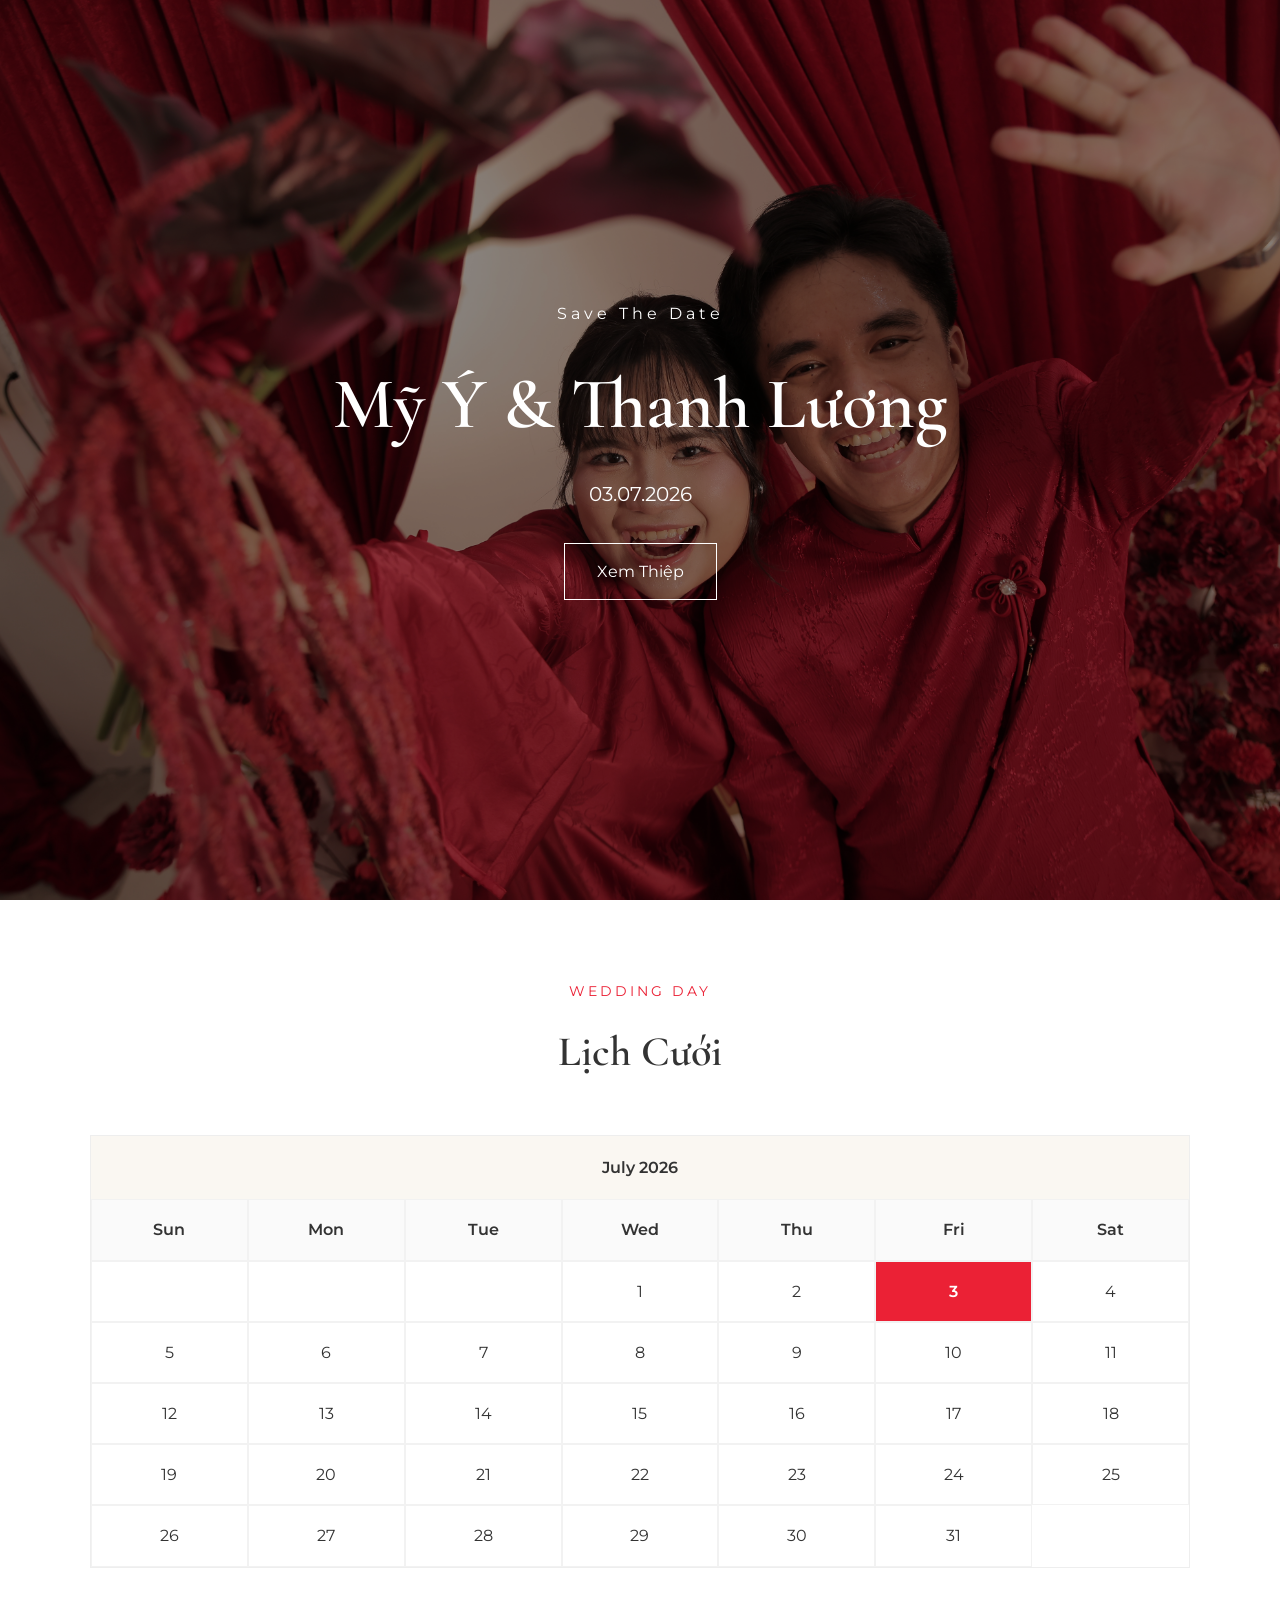
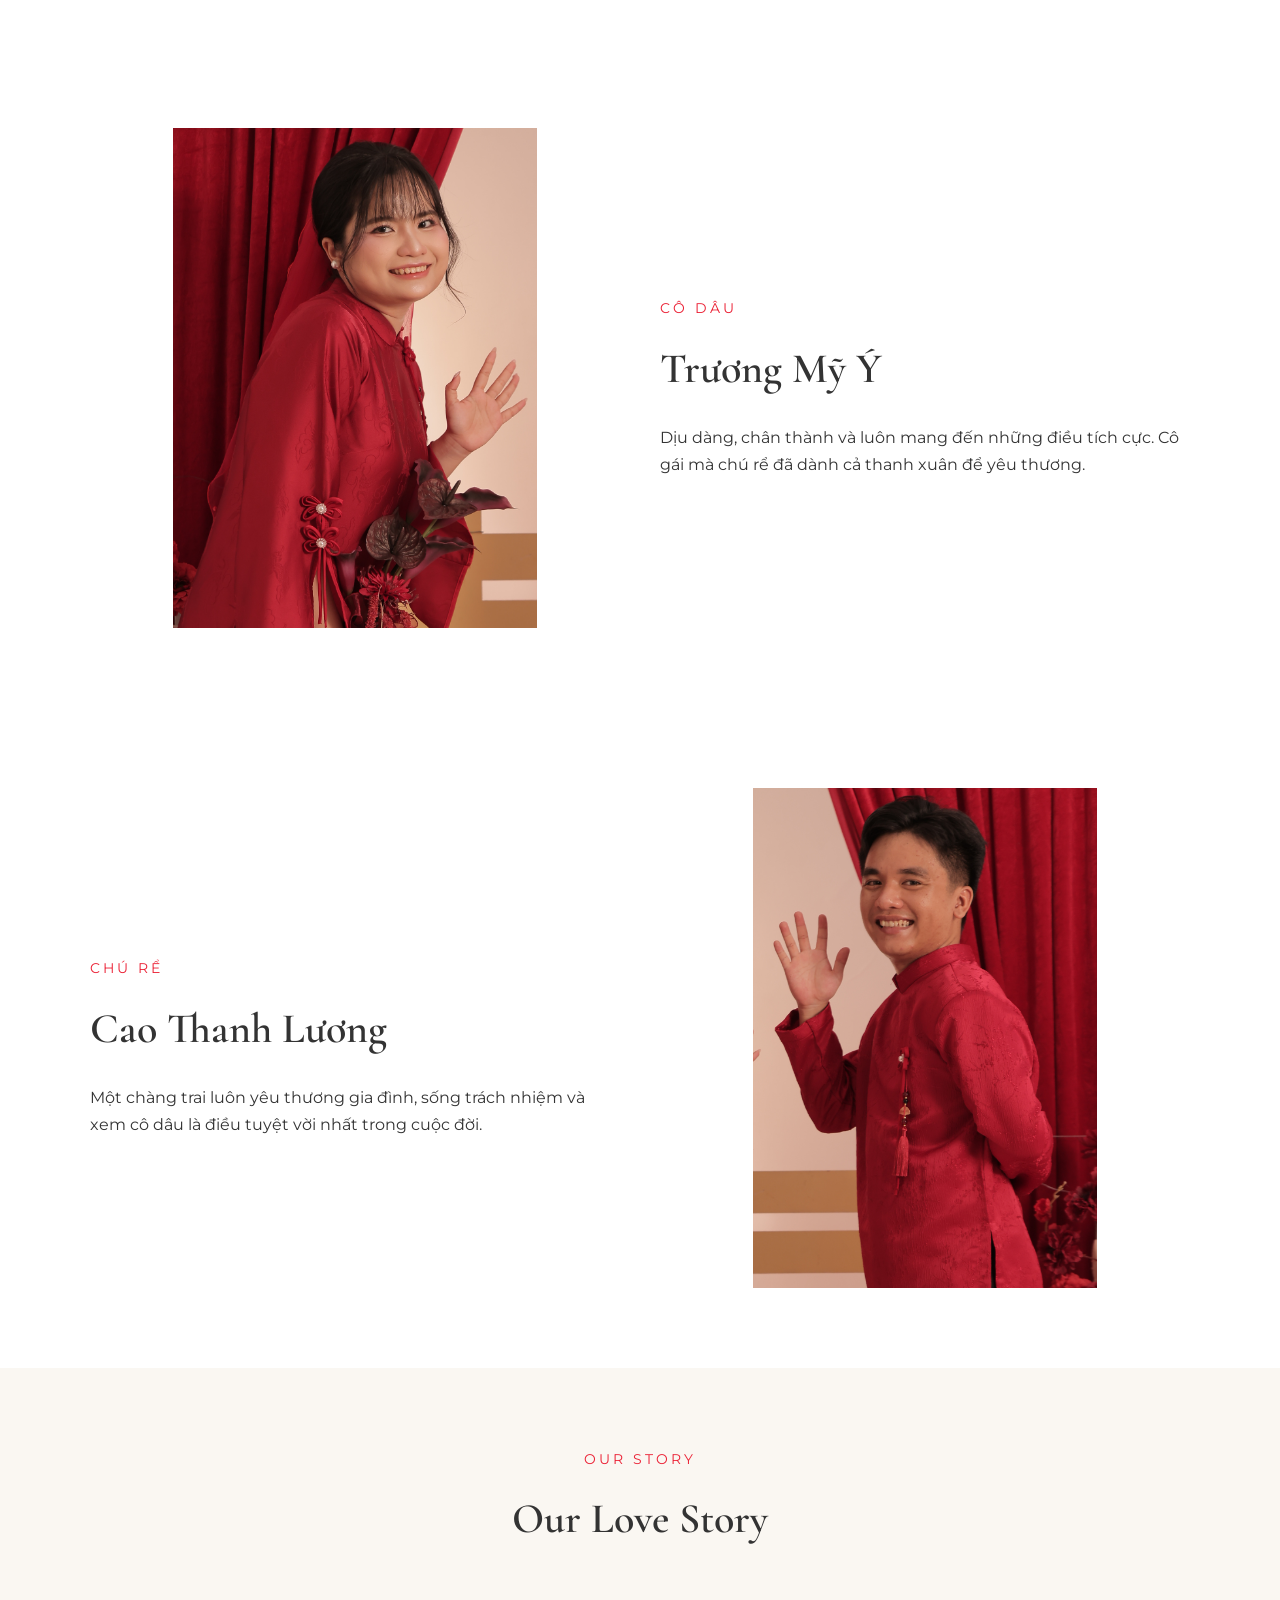
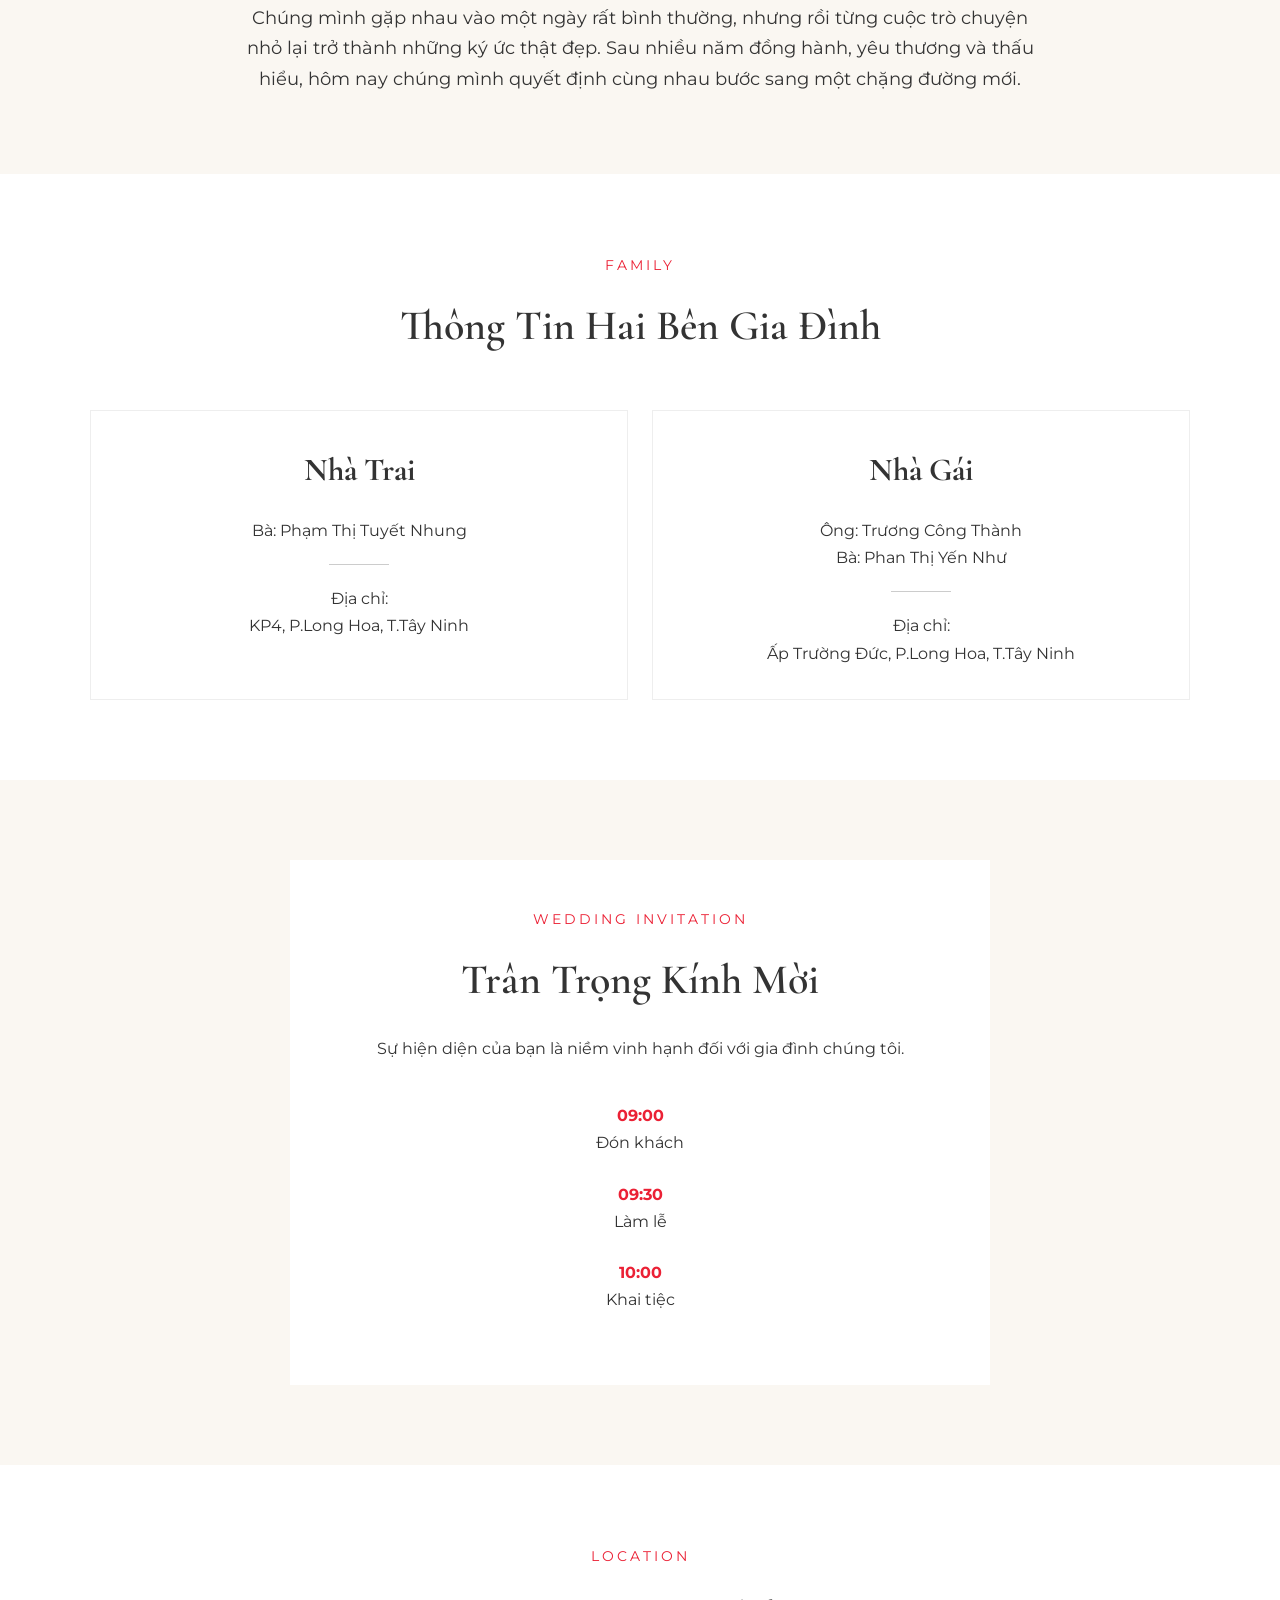
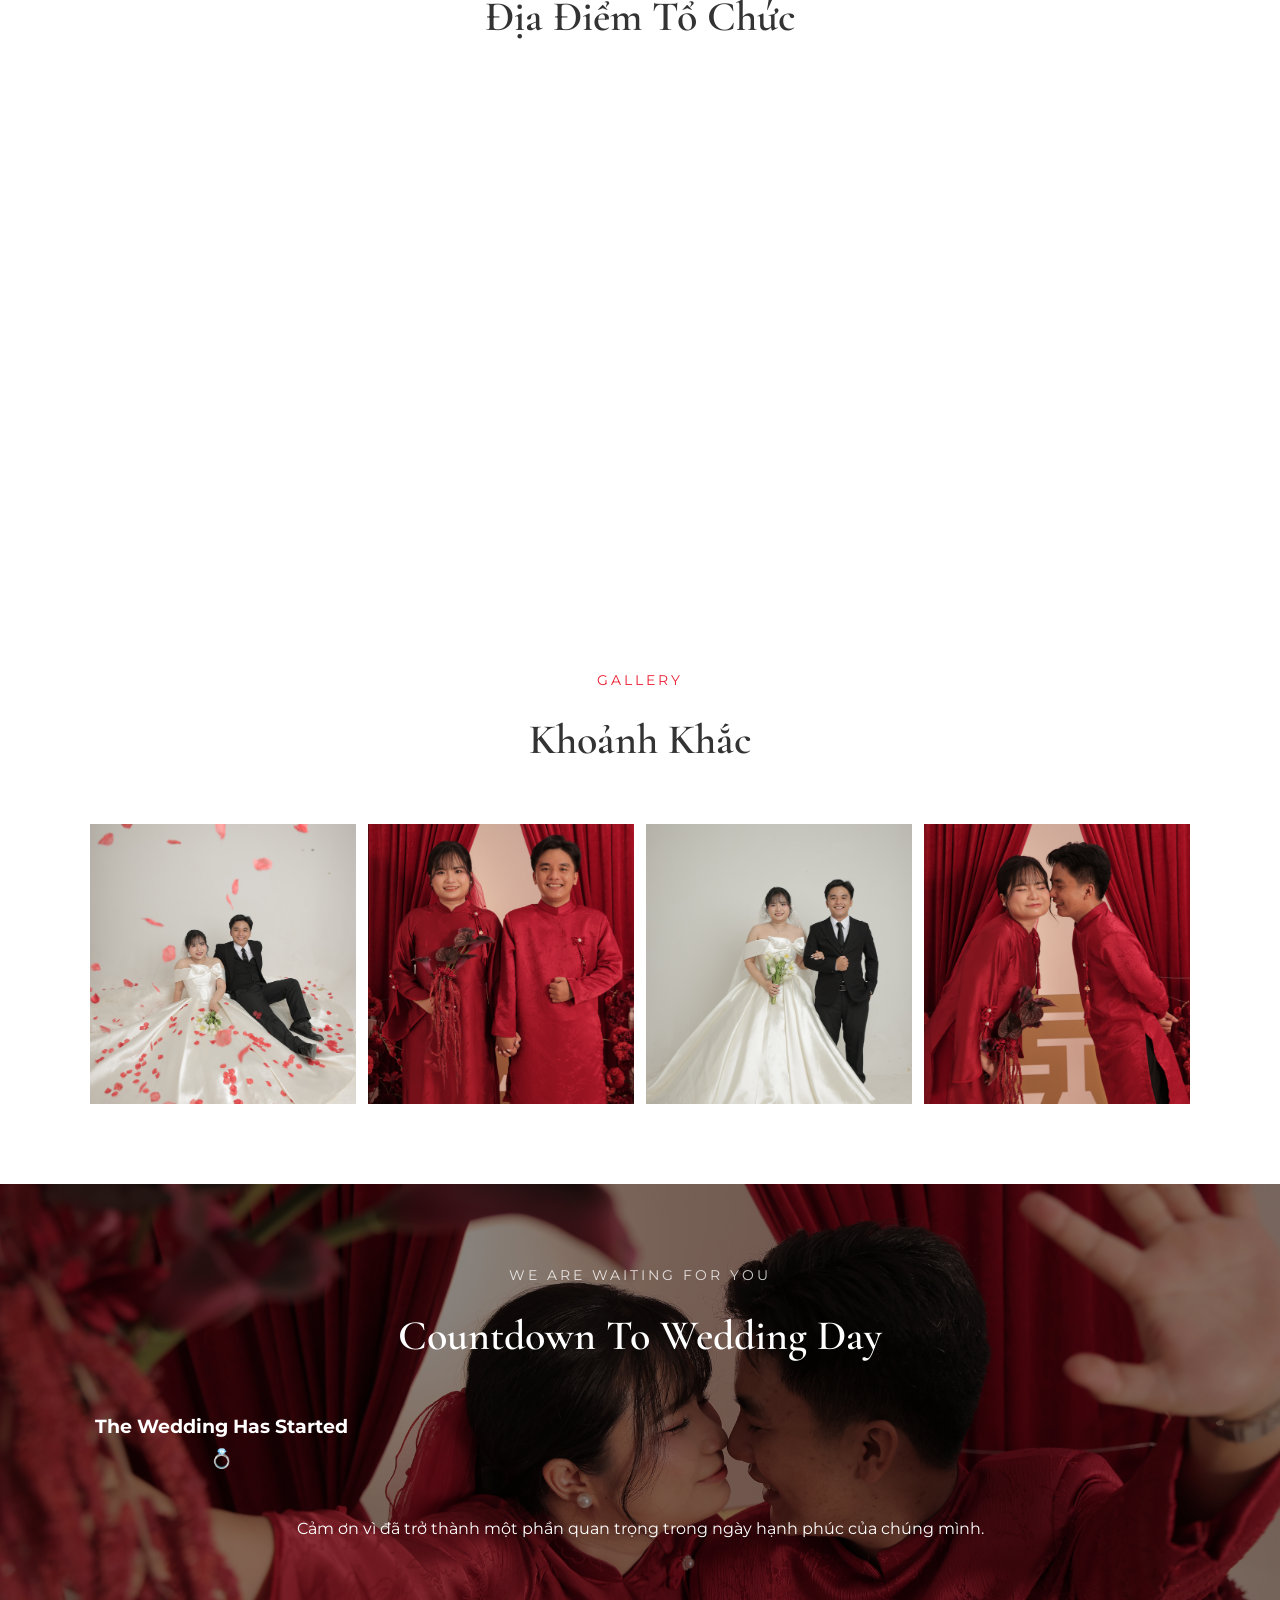
==== index.html @ 7d61adf4 "commit src" ====
<!DOCTYPE html>
<html lang="vi">
<head>
  <meta charset="UTF-8" />
  <meta name="viewport" content="width=device-width, initial-scale=1.0" />

  <title>Wedding Invitation</title>

  <link rel="preconnect" href="https://fonts.googleapis.com">
  <link rel="preconnect" href="https://fonts.gstatic.com" crossorigin>

  <link
    href="https://fonts.googleapis.com/css2?family=Cormorant+Garamond:wght@400;500;600;700&family=Montserrat:wght@300;400;500;600&display=swap"
    rel="stylesheet"
  />

  <link rel="stylesheet" href="style.css" />
</head>
<body>

  <!-- HERO -->
  <section class="hero">
    <div class="overlay"></div>

    <div class="hero-content">
      <p class="sub-title">Save The Date</p>

      <h1>Mỹ Ý & Thanh Lương</h1>

      <p class="hero-date">03.07.2026</p>

      <a href="#calendar" class="hero-button">
        Xem Thiệp
      </a>
    </div>
  </section>

  <!-- CALENDAR -->
  <section id="calendar" class="section">
    <div class="container">

      <div class="section-header">
        <p class="section-subtitle">Wedding Day</p>
        <h2>Lịch Cưới</h2>
      </div>

      <div class="calendar-box">
        <div class="calendar-top">
          July 2026
        </div>

        <div class="calendar-grid">

          <div class="day-name">Sun</div>
          <div class="day-name">Mon</div>
          <div class="day-name">Tue</div>
          <div class="day-name">Wed</div>
          <div class="day-name">Thu</div>
          <div class="day-name">Fri</div>
          <div class="day-name">Sat</div>

          <div class="day empty"></div>
          <div class="day empty"></div>
          <div class="day empty"></div>
          <div class="day">1</div>
          <div class="day">2</div>
          <div class="day wedding-day">3</div>
          <div class="day">4</div>

          <div class="day">5</div>
          <div class="day">6</div>
          <div class="day">7</div>
          <div class="day">8</div>
          <div class="day">9</div>
          <div class="day">10</div>
          <div class="day">11</div>

          <div class="day">12</div>
          <div class="day">13</div>
          <div class="day">14</div>
          <div class="day">15</div>
          <div class="day">16</div>
          <div class="day">17</div>
          <div class="day">18</div>

          <div class="day">19</div>
          <div class="day">20</div>
          <div class="day">21</div>
          <div class="day">22</div>
          <div class="day">23</div>
          <div class="day">24</div>
          <div class="day">25</div>

          <div class="day">26</div>
          <div class="day">27</div>
          <div class="day">28</div>
          <div class="day">29</div>
          <div class="day">30</div>
          <div class="day">31</div>

        </div>
      </div>
    </div>
  </section>

  <!-- BRIDE -->
  <section class="section">
    <div class="container split-layout">

      <div class="image-box">
        <img
          src="./assets/images/codau.png"
          alt="Bride"
        />
      </div>

      <div class="content-box">
        <p class="section-subtitle">Cô Dâu</p>

        <h2>Trương Mỹ Ý</h2>

        <p>
          Dịu dàng, chân thành và luôn mang đến những điều tích cực.
          Cô gái mà chú rể đã dành cả thanh xuân để yêu thương.
        </p>
      </div>

    </div>
  </section>

  <!-- GROOM -->
  <section class="section">
    <div class="container split-layout reverse">

      <div class="image-box">
        <img
          src="./assets/images/chure.png"
          alt="Groom"
        />
      </div>

      <div class="content-box">
        <p class="section-subtitle">Chú Rể</p>

        <h2>Cao Thanh Lương</h2>

        <p>
          Một chàng trai luôn yêu thương gia đình,
          sống trách nhiệm và xem cô dâu là điều tuyệt vời nhất trong cuộc đời.
        </p>
      </div>

    </div>
  </section>

  <!-- LOVE STORY -->
  <section class="section love-story">
    <div class="container">

      <div class="section-header">
        <p class="section-subtitle">Our Story</p>
        <h2>Our Love Story</h2>
      </div>

      <div class="story-box">
        <p>
          Chúng mình gặp nhau vào một ngày rất bình thường,
          nhưng rồi từng cuộc trò chuyện nhỏ lại trở thành những ký ức thật đẹp.
          Sau nhiều năm đồng hành, yêu thương và thấu hiểu,
          hôm nay chúng mình quyết định cùng nhau bước sang một chặng đường mới.
        </p>
      </div>

    </div>
  </section>

  <!-- FAMILY -->
  <section class="section">
    <div class="container">

      <div class="section-header">
        <p class="section-subtitle">Family</p>
        <h2>Thông Tin Hai Bên Gia Đình</h2>
      </div>

      <div class="family-grid">

        <div class="family-card">
          <h3>Nhà Trai</h3>

          <p>Bà: Phạm Thị Tuyết Nhung</p>

          <div class="divider"></div>

          <p>Địa chỉ:</p>
          <p>KP4, P.Long Hoa, T.Tây Ninh</p>
        </div>

        <div class="family-card">
          <h3>Nhà Gái</h3>

          <p>Ông: Trương Công Thành</p>
          <p>Bà: Phan Thị Yến Như</p>

          <div class="divider"></div>

          <p>Địa chỉ:</p>
          <p>Ấp Trường Đức, P.Long Hoa, T.Tây Ninh</p>
        </div>

      </div>
    </div>
  </section>

  <!-- INVITATION -->
  <section class="section invitation-section">
    <div class="container">

      <div class="invitation-card">

        <p class="section-subtitle">Wedding Invitation</p>

        <h2>Trân Trọng Kính Mời</h2>

        <p class="invite-text">
          Sự hiện diện của bạn là niềm vinh hạnh đối với gia đình chúng tôi.
        </p>

        <div class="timeline">

          <div class="timeline-item">
            <span>09:00</span>
            <p>Đón khách</p>
          </div>

          <div class="timeline-item">
            <span>09:30</span>
            <p>Làm lễ</p>
          </div>

          <div class="timeline-item">
            <span>10:00</span>
            <p>Khai tiệc</p>
          </div>

        </div>

      </div>
    </div>
  </section>

  <!-- MAP -->
  <section class="section">
    <div class="container">

      <div class="section-header">
        <p class="section-subtitle">Location</p>
        <h2>Địa Điểm Tổ Chức</h2>
      </div>

      <div class="map-box">
        <iframe src="https://www.google.com/maps/embed?pb=!1m18!1m12!1m3!1d3912.6246348001914!2d106.12784307584234!3d11.288979149528863!2m3!1f0!2f0!3f0!3m2!1i1024!2i768!4f13.1!3m3!1m2!1s0x310b6aedb9a3733b%3A0x9162f99090c6f1a1!2zMTIzIFBo4bqhbSBI4buTbmcgVGjDoWksIEtodSBwaOG7kSA0LCBMb25nIEhvYSwgVMOieSBOaW5oLCBWaWV0bmFt!5e0!3m2!1sen!2s!4v1780932367336!5m2!1sen!2s" width="600" height="450" style="border:0;" allowfullscreen="" loading="lazy" referrerpolicy="no-referrer-when-downgrade"></iframe>
      </div>

    </div>
  </section>

  <!-- GALLERY -->
  <section class="section">
    <div class="container">

      <div class="section-header">
        <p class="section-subtitle">Gallery</p>
        <h2>Khoảnh Khắc</h2>
      </div>

      <div class="gallery-grid">

        <img src="./assets/images/kk1.JPG" alt="">
        <img src="./assets/images/kk2.JPG" alt="">
        <img src="./assets/images/kk3.JPG" alt="">
        <img src="./assets/images/kk4.JPG" alt="">

      </div>

    </div>
  </section>

  <!-- COUNTDOWN -->
  <section class="section final-section">

    <div class="overlay"></div>

    <div class="container final-content">

      <p class="section-subtitle light">
        We Are Waiting For You
      </p>

      <h2>Countdown To Wedding Day</h2>

      <div class="countdown">

        <div class="countdown-item">
          <span id="days">00</span>
          <p>Days</p>
        </div>

        <div class="countdown-item">
          <span id="hours">00</span>
          <p>Hours</p>
        </div>

        <div class="countdown-item">
          <span id="minutes">00</span>
          <p>Minutes</p>
        </div>

        <div class="countdown-item">
          <span id="seconds">00</span>
          <p>Seconds</p>
        </div>

      </div>

      <p class="thank-you">
        Cảm ơn vì đã trở thành một phần quan trọng
        trong ngày hạnh phúc của chúng mình.
      </p>

    </div>

  </section>

  <script src="script.js"></script>
</body>
</html>
---- style.css ----
* {
  margin: 0;
  padding: 0;
  box-sizing: border-box;
}

html {
  scroll-behavior: smooth;
}

body {
  font-family: 'Montserrat', sans-serif;
  color: #333;
  background: #fff;
  line-height: 1.7;
}

img {
  width: 100%;
  display: block;
}

.container {
  width: min(1100px, calc(100% - 32px));
  margin: auto;
}

.section {
  padding: 80px 0;
}

.section-header {
  text-align: center;
  margin-bottom: 48px;
}

.section-subtitle {
  font-size: 14px;
  letter-spacing: 3px;
  text-transform: uppercase;
  color: #eb2135;
  margin-bottom: 12px;
}

.section-header h2,
.content-box h2,
.invitation-card h2,
.final-content h2 {
  font-family: 'Cormorant Garamond', serif;
  font-size: 42px;
  font-weight: 600;
}

/* HERO */

.hero {
  height: 100vh;
  position: relative;
  background-image: url('./assets/images/hero.JPG');
  background-size: cover;
  background-position: center;
  display: flex;
  align-items: center;
  justify-content: center;
}

.overlay {
  position: absolute;
  inset: 0;
  background: rgba(0,0,0,0.45);
}

.hero-content {
  position: relative;
  text-align: center;
  color: white;
  z-index: 2;
}

.sub-title {
  letter-spacing: 4px;
  margin-bottom: 16px;
}

.hero h1 {
  font-family: 'Cormorant Garamond', serif;
  font-size: 72px;
  font-weight: 600;
}

.hero-date {
  margin-top: 12px;
  font-size: 20px;
}

.hero-button {
  display: inline-block;
  margin-top: 32px;
  padding: 14px 32px;
  border: 1px solid white;
  color: white;
  text-decoration: none;
  transition: 0.3s;
}

.hero-button:hover {
  background: white;
  color: black;
}

/* CALENDAR */

.calendar-box {
  border: 1px solid #eee;
}

.calendar-top {
  padding: 18px;
  text-align: center;
  background: #faf7f2;
  font-weight: 600;
}

.calendar-grid {
  display: grid;
  grid-template-columns: repeat(7, 1fr);
}

.day-name,
.day {
  padding: 16px 8px;
  text-align: center;
  border: 1px solid #f2f2f2;
}

.day-name {
  background: #fafafa;
  font-weight: 600;
}

.empty {
  background: #fff;
}

.wedding-day {
  background: #eb2135;
  color: white;
  font-weight: 600;
}

/* SPLIT */

.split-layout {
  display: grid;
  gap: 40px;
}

.image-box img {
  height: 500px;
  object-fit: contain;
}

.content-box {
  display: flex;
  flex-direction: column;
  justify-content: center;
}

.content-box p {
  margin-top: 20px;
}

/* STORY */

.love-story {
  background: #faf7f2;
}

.story-box {
  max-width: 800px;
  margin: auto;
  text-align: center;
  font-size: 18px;
}

/* FAMILY */

.family-grid {
  display: grid;
  gap: 24px;
}

.family-card {
  padding: 32px;
  border: 1px solid #eee;
  text-align: center;
}

.family-card h3 {
  font-family: 'Cormorant Garamond', serif;
  font-size: 32px;
  margin-bottom: 20px;
}

.divider {
  width: 60px;
  height: 1px;
  background: #ccc;
  margin: 20px auto;
}

/* INVITATION */

.invitation-section {
  background: #faf7f2;
}

.invitation-card {
  max-width: 700px;
  margin: auto;
  background: white;
  padding: 48px 32px;
  text-align: center;
}

.invite-text {
  margin-top: 20px;
}

.timeline {
  margin-top: 40px;
}

.timeline-item {
  margin-bottom: 24px;
}

.timeline-item span {
  font-weight: 700;
  color: #eb2135;
}

/* MAP */

.map-box iframe {
  width: 100%;
  height: 400px;
  border: 0;
}

/* GALLERY */

.gallery-grid {
  display: grid;
  grid-template-columns: repeat(2, 1fr);
  gap: 12px;
}

.gallery-grid img {
  height: 280px;
  object-fit: cover;
}

/* FINAL */

.final-section {
  position: relative;
  background-image:
    url('./assets/images/final.JPG');

  background-size: cover;
  background-position: center;
}

.final-content {
  position: relative;
  z-index: 2;
  color: white;
  text-align: center;
}

.light {
  color: rgba(255,255,255,0.8);
}

.countdown {
  display: grid;
  grid-template-columns: repeat(2, 1fr);
  gap: 16px;
  margin-top: 40px;
}

.countdown-item {
  padding: 24px;
  background: rgba(255,255,255,0.12);
  backdrop-filter: blur(4px);
}

.countdown-item span {
  display: block;
  font-size: 36px;
  font-weight: 700;
}

.thank-you {
  margin-top: 40px;
  max-width: 700px;
  margin-inline: auto;
}

/* DESKTOP */

@media (min-width: 768px) {

  .split-layout {
    grid-template-columns: 1fr 1fr;
    align-items: center;
  }

  .reverse .image-box {
    order: 2;
  }

  .family-grid {
    grid-template-columns: repeat(2, 1fr);
  }

  .gallery-grid {
    grid-template-columns: repeat(4, 1fr);
  }

  .countdown {
    grid-template-columns: repeat(4, 1fr);
  }

}
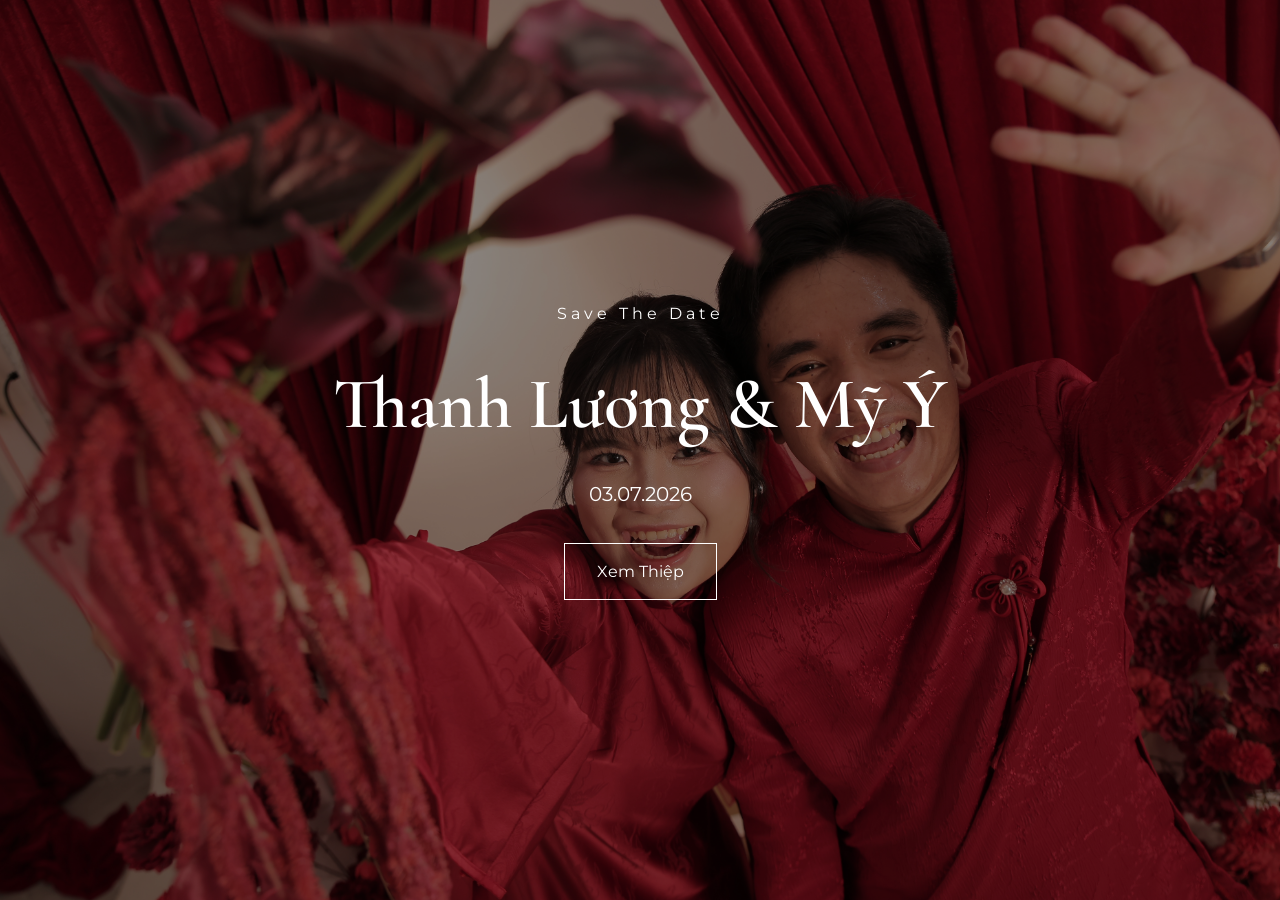
==== commit 5a21e932: "update src" ====
--- a/index.html
+++ b/index.html
@@ -3,335 +3,30 @@
 <head>
   <meta charset="UTF-8" />
   <meta name="viewport" content="width=device-width, initial-scale=1.0" />
-
   <title>Wedding Invitation</title>
 
   <link rel="preconnect" href="https://fonts.googleapis.com">
   <link rel="preconnect" href="https://fonts.gstatic.com" crossorigin>
-
-  <link
-    href="https://fonts.googleapis.com/css2?family=Cormorant+Garamond:wght@400;500;600;700&family=Montserrat:wght@300;400;500;600&display=swap"
-    rel="stylesheet"
-  />
-
+  <link href="https://fonts.googleapis.com/css2?family=Cormorant+Garamond:wght@400;500;600;700&family=Montserrat:wght@300;400;500;600&display=swap" rel="stylesheet" />
   <link rel="stylesheet" href="style.css" />
 </head>
 <body>
+    <!-- HERO -->
+    <section class="hero">
+      <div class="overlay"></div>
 
-  <!-- HERO -->
-  <section class="hero">
-    <div class="overlay"></div>
+      <div class="hero-content">
+        <p class="sub-title">Save The Date</p>
 
-    <div class="hero-content">
-      <p class="sub-title">Save The Date</p>
+        <h1>Thanh Lương & Mỹ Ý</h1>
 
-      <h1>Mỹ Ý & Thanh Lương</h1>
+        <p class="hero-date">03.07.2026</p>
 
-      <p class="hero-date">03.07.2026</p>
-
-      <a href="#calendar" class="hero-button">
-        Xem Thiệp
-      </a>
-    </div>
-  </section>
-
-  <!-- CALENDAR -->
-  <section id="calendar" class="section">
-    <div class="container">
-
-      <div class="section-header">
-        <p class="section-subtitle">Wedding Day</p>
-        <h2>Lịch Cưới</h2>
+        <a href="wedding-card.html" class="hero-button">
+          Xem Thiệp
+        </a>
       </div>
-
-      <div class="calendar-box">
-        <div class="calendar-top">
-          July 2026
-        </div>
-
-        <div class="calendar-grid">
-
-          <div class="day-name">Sun</div>
-          <div class="day-name">Mon</div>
-          <div class="day-name">Tue</div>
-          <div class="day-name">Wed</div>
-          <div class="day-name">Thu</div>
-          <div class="day-name">Fri</div>
-          <div class="day-name">Sat</div>
-
-          <div class="day empty"></div>
-          <div class="day empty"></div>
-          <div class="day empty"></div>
-          <div class="day">1</div>
-          <div class="day">2</div>
-          <div class="day wedding-day">3</div>
-          <div class="day">4</div>
-
-          <div class="day">5</div>
-          <div class="day">6</div>
-          <div class="day">7</div>
-          <div class="day">8</div>
-          <div class="day">9</div>
-          <div class="day">10</div>
-          <div class="day">11</div>
-
-          <div class="day">12</div>
-          <div class="day">13</div>
-          <div class="day">14</div>
-          <div class="day">15</div>
-          <div class="day">16</div>
-          <div class="day">17</div>
-          <div class="day">18</div>
-
-          <div class="day">19</div>
-          <div class="day">20</div>
-          <div class="day">21</div>
-          <div class="day">22</div>
-          <div class="day">23</div>
-          <div class="day">24</div>
-          <div class="day">25</div>
-
-          <div class="day">26</div>
-          <div class="day">27</div>
-          <div class="day">28</div>
-          <div class="day">29</div>
-          <div class="day">30</div>
-          <div class="day">31</div>
-
-        </div>
-      </div>
-    </div>
-  </section>
-
-  <!-- BRIDE -->
-  <section class="section">
-    <div class="container split-layout">
-
-      <div class="image-box">
-        <img
-          src="./assets/images/codau.png"
-          alt="Bride"
-        />
-      </div>
-
-      <div class="content-box">
-        <p class="section-subtitle">Cô Dâu</p>
-
-        <h2>Trương Mỹ Ý</h2>
-
-        <p>
-          Dịu dàng, chân thành và luôn mang đến những điều tích cực.
-          Cô gái mà chú rể đã dành cả thanh xuân để yêu thương.
-        </p>
-      </div>
-
-    </div>
-  </section>
-
-  <!-- GROOM -->
-  <section class="section">
-    <div class="container split-layout reverse">
-
-      <div class="image-box">
-        <img
-          src="./assets/images/chure.png"
-          alt="Groom"
-        />
-      </div>
-
-      <div class="content-box">
-        <p class="section-subtitle">Chú Rể</p>
-
-        <h2>Cao Thanh Lương</h2>
-
-        <p>
-          Một chàng trai luôn yêu thương gia đình,
-          sống trách nhiệm và xem cô dâu là điều tuyệt vời nhất trong cuộc đời.
-        </p>
-      </div>
-
-    </div>
-  </section>
-
-  <!-- LOVE STORY -->
-  <section class="section love-story">
-    <div class="container">
-
-      <div class="section-header">
-        <p class="section-subtitle">Our Story</p>
-        <h2>Our Love Story</h2>
-      </div>
-
-      <div class="story-box">
-        <p>
-          Chúng mình gặp nhau vào một ngày rất bình thường,
-          nhưng rồi từng cuộc trò chuyện nhỏ lại trở thành những ký ức thật đẹp.
-          Sau nhiều năm đồng hành, yêu thương và thấu hiểu,
-          hôm nay chúng mình quyết định cùng nhau bước sang một chặng đường mới.
-        </p>
-      </div>
-
-    </div>
-  </section>
-
-  <!-- FAMILY -->
-  <section class="section">
-    <div class="container">
-
-      <div class="section-header">
-        <p class="section-subtitle">Family</p>
-        <h2>Thông Tin Hai Bên Gia Đình</h2>
-      </div>
-
-      <div class="family-grid">
-
-        <div class="family-card">
-          <h3>Nhà Trai</h3>
-
-          <p>Bà: Phạm Thị Tuyết Nhung</p>
-
-          <div class="divider"></div>
-
-          <p>Địa chỉ:</p>
-          <p>KP4, P.Long Hoa, T.Tây Ninh</p>
-        </div>
-
-        <div class="family-card">
-          <h3>Nhà Gái</h3>
-
-          <p>Ông: Trương Công Thành</p>
-          <p>Bà: Phan Thị Yến Như</p>
-
-          <div class="divider"></div>
-
-          <p>Địa chỉ:</p>
-          <p>Ấp Trường Đức, P.Long Hoa, T.Tây Ninh</p>
-        </div>
-
-      </div>
-    </div>
-  </section>
-
-  <!-- INVITATION -->
-  <section class="section invitation-section">
-    <div class="container">
-
-      <div class="invitation-card">
-
-        <p class="section-subtitle">Wedding Invitation</p>
-
-        <h2>Trân Trọng Kính Mời</h2>
-
-        <p class="invite-text">
-          Sự hiện diện của bạn là niềm vinh hạnh đối với gia đình chúng tôi.
-        </p>
-
-        <div class="timeline">
-
-          <div class="timeline-item">
-            <span>09:00</span>
-            <p>Đón khách</p>
-          </div>
-
-          <div class="timeline-item">
-            <span>09:30</span>
-            <p>Làm lễ</p>
-          </div>
-
-          <div class="timeline-item">
-            <span>10:00</span>
-            <p>Khai tiệc</p>
-          </div>
-
-        </div>
-
-      </div>
-    </div>
-  </section>
-
-  <!-- MAP -->
-  <section class="section">
-    <div class="container">
-
-      <div class="section-header">
-        <p class="section-subtitle">Location</p>
-        <h2>Địa Điểm Tổ Chức</h2>
-      </div>
-
-      <div class="map-box">
-        <iframe src="https://www.google.com/maps/embed?pb=!1m18!1m12!1m3!1d3912.6246348001914!2d106.12784307584234!3d11.288979149528863!2m3!1f0!2f0!3f0!3m2!1i1024!2i768!4f13.1!3m3!1m2!1s0x310b6aedb9a3733b%3A0x9162f99090c6f1a1!2zMTIzIFBo4bqhbSBI4buTbmcgVGjDoWksIEtodSBwaOG7kSA0LCBMb25nIEhvYSwgVMOieSBOaW5oLCBWaWV0bmFt!5e0!3m2!1sen!2s!4v1780932367336!5m2!1sen!2s" width="600" height="450" style="border:0;" allowfullscreen="" loading="lazy" referrerpolicy="no-referrer-when-downgrade"></iframe>
-      </div>
-
-    </div>
-  </section>
-
-  <!-- GALLERY -->
-  <section class="section">
-    <div class="container">
-
-      <div class="section-header">
-        <p class="section-subtitle">Gallery</p>
-        <h2>Khoảnh Khắc</h2>
-      </div>
-
-      <div class="gallery-grid">
-
-        <img src="./assets/images/kk1.JPG" alt="">
-        <img src="./assets/images/kk2.JPG" alt="">
-        <img src="./assets/images/kk3.JPG" alt="">
-        <img src="./assets/images/kk4.JPG" alt="">
-
-      </div>
-
-    </div>
-  </section>
-
-  <!-- COUNTDOWN -->
-  <section class="section final-section">
-
-    <div class="overlay"></div>
-
-    <div class="container final-content">
-
-      <p class="section-subtitle light">
-        We Are Waiting For You
-      </p>
-
-      <h2>Countdown To Wedding Day</h2>
-
-      <div class="countdown">
-
-        <div class="countdown-item">
-          <span id="days">00</span>
-          <p>Days</p>
-        </div>
-
-        <div class="countdown-item">
-          <span id="hours">00</span>
-          <p>Hours</p>
-        </div>
-
-        <div class="countdown-item">
-          <span id="minutes">00</span>
-          <p>Minutes</p>
-        </div>
-
-        <div class="countdown-item">
-          <span id="seconds">00</span>
-          <p>Seconds</p>
-        </div>
-
-      </div>
-
-      <p class="thank-you">
-        Cảm ơn vì đã trở thành một phần quan trọng
-        trong ngày hạnh phúc của chúng mình.
-      </p>
-
-    </div>
-
-  </section>
-
-  <script src="script.js"></script>
+    </section>
+  </div>
 </body>
-</html>+</html>
--- a/style.css
+++ b/style.css
@@ -267,9 +267,9 @@
   position: relative;
   background-image:
     url('./assets/images/final.JPG');
-
   background-size: cover;
   background-position: center;
+  margin-top: 80px;
 }
 
 .final-content {
@@ -333,4 +333,267 @@
     grid-template-columns: repeat(4, 1fr);
   }
 
+}
+
+/* ========================================
+   WEDDING-CARD.HTML - HEADER SECTION
+   ======================================== */
+
+/* Header top bar decoration */
+.header-top-bar {
+  background-color: #7c151a;
+  height: 70px;
+}
+
+header {
+  position: relative;
+  display: flex;
+  flex-direction: column;
+  z-index: 10;
+  padding-top: 0;
+  padding-bottom: 32px;
+}
+
+header > div:first-child {
+  width: 100%;
+  display: flex;
+  justify-content: center;
+  margin-top: 50px;
+  margin-bottom: 50px;
+}
+
+header > div:first-child img {
+  width: 310px;
+  height: auto;
+}
+
+header > div:nth-child(2) {
+  position: relative;
+  z-index: 10;
+  display: flex;
+  flex-direction: column;
+  align-items: center;
+  gap: 0;
+  margin-bottom: 0;
+  margin-top: 15px;
+  color: #000;
+  font-family: 'The Nautigal', cursive;
+}
+
+header > div:nth-child(2) > div:first-child {
+  font-size: 65px;
+  line-height: 72px;
+}
+
+header > div:nth-child(2) > div:nth-child(2) {
+  font-size: 48px;
+  line-height: 56px;
+}
+
+header > div:nth-child(2) > div:last-child {
+  font-size: 65px;
+  line-height: 72px;
+}
+
+header > div:last-child {
+  width: 100%;
+  display: flex;
+  justify-content: center;
+  padding-bottom: 50px;
+  margin-top: -20px;
+}
+
+header > div:last-child img {
+  width: 310px;
+  height: auto;
+  transform: scaleX(-1);
+}
+
+/* ========================================
+   WEDDING-CARD.HTML - COUPLE & FAMILY INFO SECTION
+   Color Scheme: Primary color #eb2135
+   Background: #faf7f2 (light beige)
+   ======================================== */
+
+/* Couple & Family Section Container */
+.couple-family-section {
+  background-color: #faf7f2 !important;
+  text-align: center;
+}
+
+/* Parents / Grandparents Info Grid */
+.family-info-grid {
+  display: flex;
+  gap: 40px;
+  justify-content: center;
+  margin-bottom: 40px;
+  flex-wrap: wrap;
+}
+
+/* Family Card Container (Nhà Trai / Nhà Gái) */
+.family-card-container {
+  flex: 1;
+  min-width: 250px;
+  max-width: 350px;
+  display: flex;
+  flex-direction: column;
+}
+
+/* Family Card Content (flex-grow container) */
+.family-card-content {
+  flex-grow: 1;
+}
+
+.family-card-content > p:first-child {
+  margin-bottom: 12px;
+}
+
+/* Family Card Relation Label (Bà, Ông/Bà) */
+.family-relation {
+  font-weight: 600;
+  font-size: 16px;
+  margin-bottom: 4px;
+}
+
+/* Family Card Names */
+.family-names {
+  font-size: 16px;
+  font-family: 'Cormorant Garamond', serif;
+  margin-bottom: 20px;
+  display: flex;
+  align-items: center;
+  justify-content: center;
+  min-height: 3.2em;
+}
+
+/* Family Card Address */
+.family-address {
+  font-size: 14px;
+  line-height: 1.6;
+}
+
+/* Announcement Text */
+.announcement-text {
+  font-size: 16px;
+  margin-bottom: 30px;
+  letter-spacing: 1px;
+  text-transform: uppercase;
+  font-family: 'Cormorant Garamond', serif;
+}
+
+/* Couple Names Section */
+.couple-names-section {
+  margin-bottom: 30px;
+}
+
+/* Couple Name (h2) - Primary Color #eb2135 */
+.couple-names-section > h2 {
+  font-family: 'Cormorant Garamond', serif;
+  font-size: 56px;
+  color: #8B1538;
+  margin-bottom: 8px;
+}
+
+/* Couple Subtitle */
+.couple-subtitle {
+  font-size: 13px;
+  letter-spacing: 2px;
+  margin-bottom: 20px;
+}
+
+/* Couple Separator (&) */
+.couple-separator {
+  font-size: 42px;
+  color: #333;
+}
+
+/* Wedding Details Section */
+.wedding-details {
+  margin-bottom: 20px;
+}
+
+/* Wedding Details Text */
+.wedding-details > p:nth-child(1),
+.wedding-details > p:nth-child(3) {
+  font-size: 15px;
+  margin-bottom: 12px;
+}
+
+/* Wedding Location Name (TƯ GIA) */
+.wedding-location {
+  font-size: 16px;
+  font-weight: 600;
+  margin-bottom: 12px;
+}
+
+/* Date Container (flexbox with separators) */
+.date-container {
+  display: flex;
+  justify-content: center;
+  align-items: center;
+  gap: 12px;
+  margin-bottom: 12px;
+}
+
+/* Date Separators */
+.date-separator {
+  opacity: 0.3;
+}
+
+/* Date Number */
+.date-number {
+  font-size: 40px;
+  font-weight: bold;
+}
+
+/* Year */
+.year {
+  font-size: 28px;
+  font-weight: bold;
+}
+
+/* Lunar Date */
+.lunar-date {
+  font-size: 13px;
+  margin-top: 8px;
+}
+
+/* Header Responsive Design */
+@media (min-width: 768px) {
+  header > div:first-child {
+    margin-top: 50px;
+    margin-bottom: 50px;
+  }
+
+  header > div:first-child img {
+    width: 580px;
+  }
+
+  header > div:nth-child(2) {
+    margin-top: 85px;
+  }
+
+  header > div:nth-child(2) > div:first-child {
+    font-size: 91px;
+    line-height: 100px;
+  }
+
+  header > div:nth-child(2) > div:nth-child(2) {
+    font-size: 65px;
+    line-height: 72px;
+  }
+
+  header > div:nth-child(2) > div:last-child {
+    font-size: 91px;
+    line-height: 100px;
+  }
+
+  header > div:last-child {
+    padding-bottom: 75px;
+    margin-top: -70px;
+  }
+
+  header > div:last-child img {
+    width: 580px;
+  }
 }
